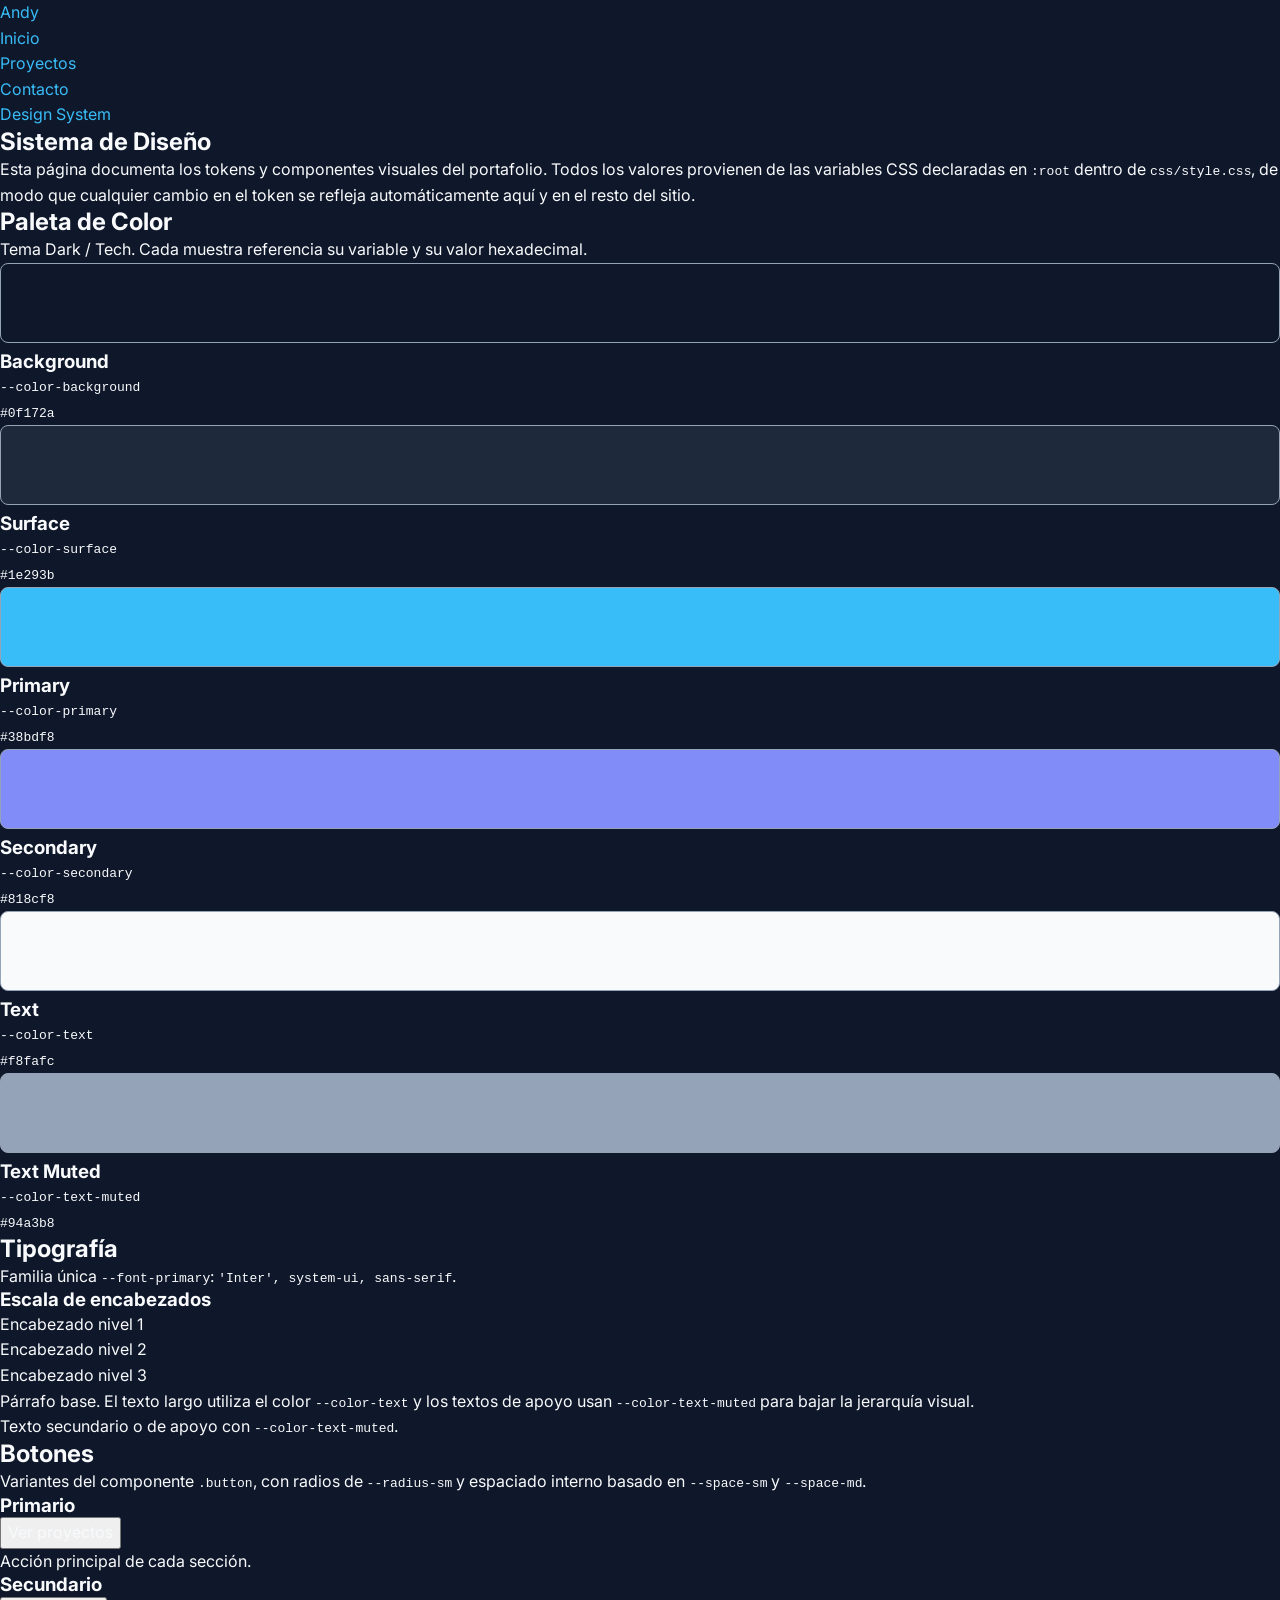
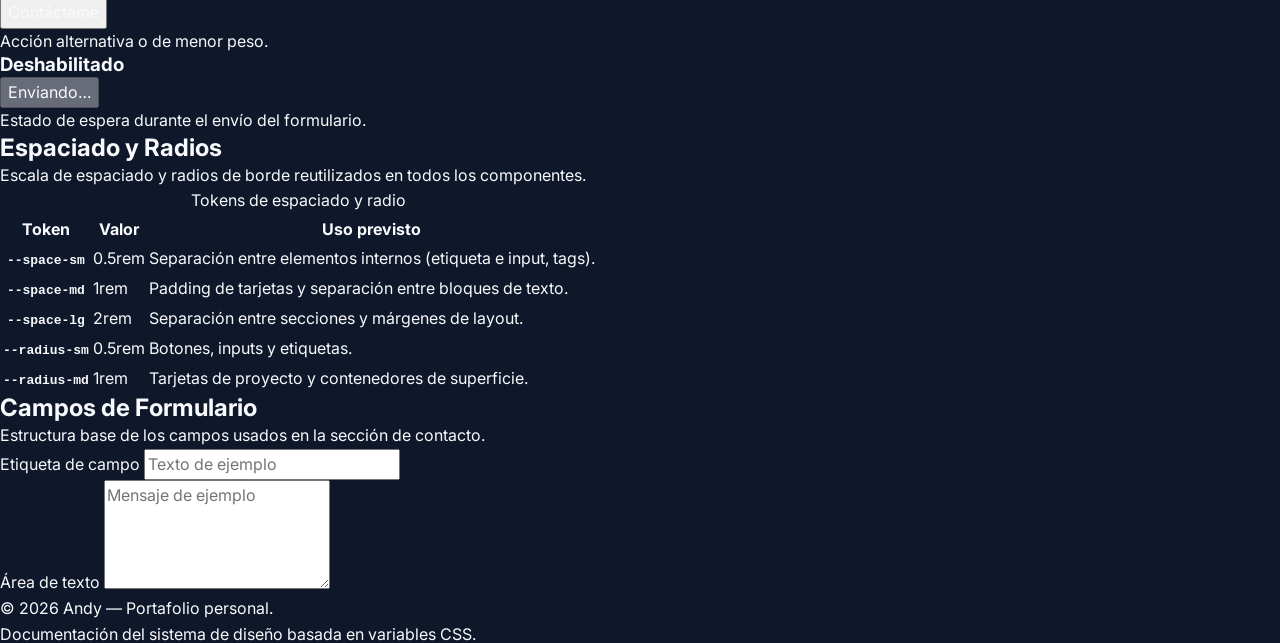
==== design-system.html @ 10f681dd "feat: inicializar proyecto, variables CSS y estructura HTML semantica" ====
<!DOCTYPE html>
<html lang="es">
<head>
  <meta charset="UTF-8">
  <meta name="viewport" content="width=device-width, initial-scale=1.0">
  <meta name="description" content="Sistema de diseño del portafolio de Andy: paleta de color, tipografía, espaciado, radios y componentes base documentados con variables CSS.">
  <meta name="author" content="Andy">
  <title>Design System | Portafolio de Andy</title>

  <link rel="preconnect" href="https://fonts.googleapis.com">
  <link rel="preconnect" href="https://fonts.gstatic.com" crossorigin>
  <link rel="stylesheet" href="https://fonts.googleapis.com/css2?family=Inter:wght@400;500;600;700&display=swap">
  <link rel="stylesheet" href="css/style.css">
</head>
<body>

  <a class="skip-link visually-hidden" href="#contenido-principal">Saltar al contenido principal</a>

  <!-- ==========================================================
       HEADER + NAVEGACIÓN
       ========================================================== -->
  <header class="site-header">
    <a class="site-header__brand" href="index.html">Andy</a>

    <nav class="site-nav" aria-label="Navegación principal">
      <ul class="site-nav__list">
        <li><a href="index.html">Inicio</a></li>
        <li><a href="index.html#proyectos">Proyectos</a></li>
        <li><a href="index.html#contacto">Contacto</a></li>
        <li><a href="design-system.html" aria-current="page">Design System</a></li>
      </ul>
    </nav>
  </header>

  <!-- ==========================================================
       CONTENIDO PRINCIPAL
       ========================================================== -->
  <main id="contenido-principal">

    <!-- ===== INTRODUCCIÓN ===== -->
    <section class="ds-intro" aria-labelledby="ds-titulo">
      <h1 id="ds-titulo">Sistema de Diseño</h1>
      <p>
        Esta página documenta los tokens y componentes visuales del portafolio. Todos los valores
        provienen de las variables CSS declaradas en <code>:root</code> dentro de
        <code>css/style.css</code>, de modo que cualquier cambio en el token se refleja
        automáticamente aquí y en el resto del sitio.
      </p>
    </section>

    <!-- ===== COLORES ===== -->
    <section class="ds-section" id="ds-colores" aria-labelledby="ds-colores-titulo">
      <h2 id="ds-colores-titulo">Paleta de Color</h2>
      <p class="ds-section__description">
        Tema Dark / Tech. Cada muestra referencia su variable y su valor hexadecimal.
      </p>

      <ul class="ds-swatches">

        <li class="ds-swatch">
          <span class="ds-swatch__sample" data-token="--color-background" aria-hidden="true"></span>
          <h3 class="ds-swatch__name">Background</h3>
          <p class="ds-swatch__token"><code>--color-background</code></p>
          <p class="ds-swatch__value"><code>#0f172a</code></p>
        </li>

        <li class="ds-swatch">
          <span class="ds-swatch__sample" data-token="--color-surface" aria-hidden="true"></span>
          <h3 class="ds-swatch__name">Surface</h3>
          <p class="ds-swatch__token"><code>--color-surface</code></p>
          <p class="ds-swatch__value"><code>#1e293b</code></p>
        </li>

        <li class="ds-swatch">
          <span class="ds-swatch__sample" data-token="--color-primary" aria-hidden="true"></span>
          <h3 class="ds-swatch__name">Primary</h3>
          <p class="ds-swatch__token"><code>--color-primary</code></p>
          <p class="ds-swatch__value"><code>#38bdf8</code></p>
        </li>

        <li class="ds-swatch">
          <span class="ds-swatch__sample" data-token="--color-secondary" aria-hidden="true"></span>
          <h3 class="ds-swatch__name">Secondary</h3>
          <p class="ds-swatch__token"><code>--color-secondary</code></p>
          <p class="ds-swatch__value"><code>#818cf8</code></p>
        </li>

        <li class="ds-swatch">
          <span class="ds-swatch__sample" data-token="--color-text" aria-hidden="true"></span>
          <h3 class="ds-swatch__name">Text</h3>
          <p class="ds-swatch__token"><code>--color-text</code></p>
          <p class="ds-swatch__value"><code>#f8fafc</code></p>
        </li>

        <li class="ds-swatch">
          <span class="ds-swatch__sample" data-token="--color-text-muted" aria-hidden="true"></span>
          <h3 class="ds-swatch__name">Text Muted</h3>
          <p class="ds-swatch__token"><code>--color-text-muted</code></p>
          <p class="ds-swatch__value"><code>#94a3b8</code></p>
        </li>

      </ul>
    </section>

    <!-- ===== TIPOGRAFÍA ===== -->
    <section class="ds-section" id="ds-tipografia" aria-labelledby="ds-tipografia-titulo">
      <h2 id="ds-tipografia-titulo">Tipografía</h2>
      <p class="ds-section__description">
        Familia única <code>--font-primary</code>: <code>'Inter', system-ui, sans-serif</code>.
      </p>

      <article class="ds-type-scale">
        <h3 class="ds-type-scale__title">Escala de encabezados</h3>
        <p class="ds-type-sample ds-type-sample--h1">Encabezado nivel 1</p>
        <p class="ds-type-sample ds-type-sample--h2">Encabezado nivel 2</p>
        <p class="ds-type-sample ds-type-sample--h3">Encabezado nivel 3</p>
        <p class="ds-type-sample ds-type-sample--body">
          Párrafo base. El texto largo utiliza el color <code>--color-text</code> y los textos de
          apoyo usan <code>--color-text-muted</code> para bajar la jerarquía visual.
        </p>
        <p class="ds-type-sample ds-type-sample--muted">
          Texto secundario o de apoyo con <code>--color-text-muted</code>.
        </p>
      </article>
    </section>

    <!-- ===== BOTONES ===== -->
    <section class="ds-section" id="ds-botones" aria-labelledby="ds-botones-titulo">
      <h2 id="ds-botones-titulo">Botones</h2>
      <p class="ds-section__description">
        Variantes del componente <code>.button</code>, con radios de <code>--radius-sm</code> y
        espaciado interno basado en <code>--space-sm</code> y <code>--space-md</code>.
      </p>

      <ul class="ds-components">
        <li class="ds-component">
          <h3 class="ds-component__name">Primario</h3>
          <button class="button button--primary" type="button">Ver proyectos</button>
          <p class="ds-component__usage">Acción principal de cada sección.</p>
        </li>
        <li class="ds-component">
          <h3 class="ds-component__name">Secundario</h3>
          <button class="button button--secondary" type="button">Contáctame</button>
          <p class="ds-component__usage">Acción alternativa o de menor peso.</p>
        </li>
        <li class="ds-component">
          <h3 class="ds-component__name">Deshabilitado</h3>
          <button class="button button--primary" type="button" disabled>Enviando…</button>
          <p class="ds-component__usage">Estado de espera durante el envío del formulario.</p>
        </li>
      </ul>
    </section>

    <!-- ===== ESPACIADO Y RADIOS ===== -->
    <section class="ds-section" id="ds-espaciado" aria-labelledby="ds-espaciado-titulo">
      <h2 id="ds-espaciado-titulo">Espaciado y Radios</h2>
      <p class="ds-section__description">
        Escala de espaciado y radios de borde reutilizados en todos los componentes.
      </p>

      <table class="ds-table">
        <caption class="ds-table__caption">Tokens de espaciado y radio</caption>
        <thead>
          <tr>
            <th scope="col">Token</th>
            <th scope="col">Valor</th>
            <th scope="col">Uso previsto</th>
          </tr>
        </thead>
        <tbody>
          <tr>
            <th scope="row"><code>--space-sm</code></th>
            <td>0.5rem</td>
            <td>Separación entre elementos internos (etiqueta e input, tags).</td>
          </tr>
          <tr>
            <th scope="row"><code>--space-md</code></th>
            <td>1rem</td>
            <td>Padding de tarjetas y separación entre bloques de texto.</td>
          </tr>
          <tr>
            <th scope="row"><code>--space-lg</code></th>
            <td>2rem</td>
            <td>Separación entre secciones y márgenes de layout.</td>
          </tr>
          <tr>
            <th scope="row"><code>--radius-sm</code></th>
            <td>0.5rem</td>
            <td>Botones, inputs y etiquetas.</td>
          </tr>
          <tr>
            <th scope="row"><code>--radius-md</code></th>
            <td>1rem</td>
            <td>Tarjetas de proyecto y contenedores de superficie.</td>
          </tr>
        </tbody>
      </table>
    </section>

    <!-- ===== FORMULARIOS ===== -->
    <section class="ds-section" id="ds-formularios" aria-labelledby="ds-formularios-titulo">
      <h2 id="ds-formularios-titulo">Campos de Formulario</h2>
      <p class="ds-section__description">
        Estructura base de los campos usados en la sección de contacto.
      </p>

      <form class="ds-form-demo" aria-label="Ejemplo de campos de formulario">
        <p class="form-field">
          <label class="form-field__label" for="ds-input-demo">Etiqueta de campo</label>
          <input class="form-field__input" type="text" id="ds-input-demo" name="ds-input-demo" placeholder="Texto de ejemplo">
        </p>
        <p class="form-field">
          <label class="form-field__label" for="ds-textarea-demo">Área de texto</label>
          <textarea class="form-field__input" id="ds-textarea-demo" name="ds-textarea-demo" rows="4" placeholder="Mensaje de ejemplo"></textarea>
        </p>
      </form>
    </section>

  </main>

  <!-- ==========================================================
       FOOTER
       ========================================================== -->
  <footer class="site-footer">
    <p class="site-footer__copy">
      &copy; <time datetime="2026">2026</time> Andy — Portafolio personal.
    </p>
    <p class="site-footer__note">
      Documentación del sistema de diseño basada en variables CSS.
    </p>
  </footer>

  <script src="js/main.js"></script>
</body>
</html>
---- css/style.css ----
/* ============================================================
   Portafolio Personal — Andy
   Hoja de estilos principal
   Fase 1: tokens de diseño (variables) y estilos base
   ============================================================ */

/* ------------------------------------------------------------
   1. Design Tokens (tema Dark / Tech)
   ------------------------------------------------------------ */
:root {
  --color-background: #0f172a;
  --color-surface: #1e293b;
  --color-primary: #38bdf8;
  --color-secondary: #818cf8;
  --color-text: #f8fafc;
  --color-text-muted: #94a3b8;
  --font-primary: 'Inter', system-ui, sans-serif;
  --space-sm: 0.5rem;
  --space-md: 1rem;
  --space-lg: 2rem;
  --radius-sm: 0.5rem;
  --radius-md: 1rem;
}

/* ------------------------------------------------------------
   2. Reset / Normalización
   ------------------------------------------------------------ */
*,
*::before,
*::after {
  box-sizing: border-box;
}

body,
h1,
h2,
h3,
h4,
p,
ul,
ol,
figure,
fieldset,
legend {
  margin: 0;
  padding: 0;
}

ul,
ol {
  list-style: none;
}

img {
  max-width: 100%;
  display: block;
}

input,
textarea,
button,
select {
  font: inherit;
  color: inherit;
}

/* ------------------------------------------------------------
   3. Estilos base
   ------------------------------------------------------------ */
html {
  scroll-behavior: smooth;
}

body {
  font-family: var(--font-primary);
  background-color: var(--color-background);
  color: var(--color-text);
  line-height: 1.6;
  -webkit-font-smoothing: antialiased;
}

h1,
h2,
h3 {
  line-height: 1.2;
}

a {
  color: var(--color-primary);
  text-decoration: none;
}

a:hover,
a:focus-visible {
  color: var(--color-secondary);
}

:focus-visible {
  outline: 2px solid var(--color-primary);
  outline-offset: 2px;
}

/* ------------------------------------------------------------
   4. Utilidades
   ------------------------------------------------------------ */
.visually-hidden {
  position: absolute;
  width: 1px;
  height: 1px;
  padding: 0;
  margin: -1px;
  overflow: hidden;
  clip: rect(0 0 0 0);
  white-space: nowrap;
  border: 0;
}

/* ------------------------------------------------------------
   5. Layout (pendiente Fase 2)
   ------------------------------------------------------------ */

/* ------------------------------------------------------------
   6. Componentes (pendiente Fase 2)
   ------------------------------------------------------------ */

/* Muestras de color del Design System.
   El color de fondo lo inyecta js/main.js leyendo el token real de :root. */
.ds-swatch__sample {
  display: block;
  width: 100%;
  height: 5rem;
  border-radius: var(--radius-sm);
  border: 1px solid var(--color-text-muted);
  margin-bottom: var(--space-sm);
}

/* ------------------------------------------------------------
   7. Responsive / Media Queries (pendiente Fase 2)
   ------------------------------------------------------------ */
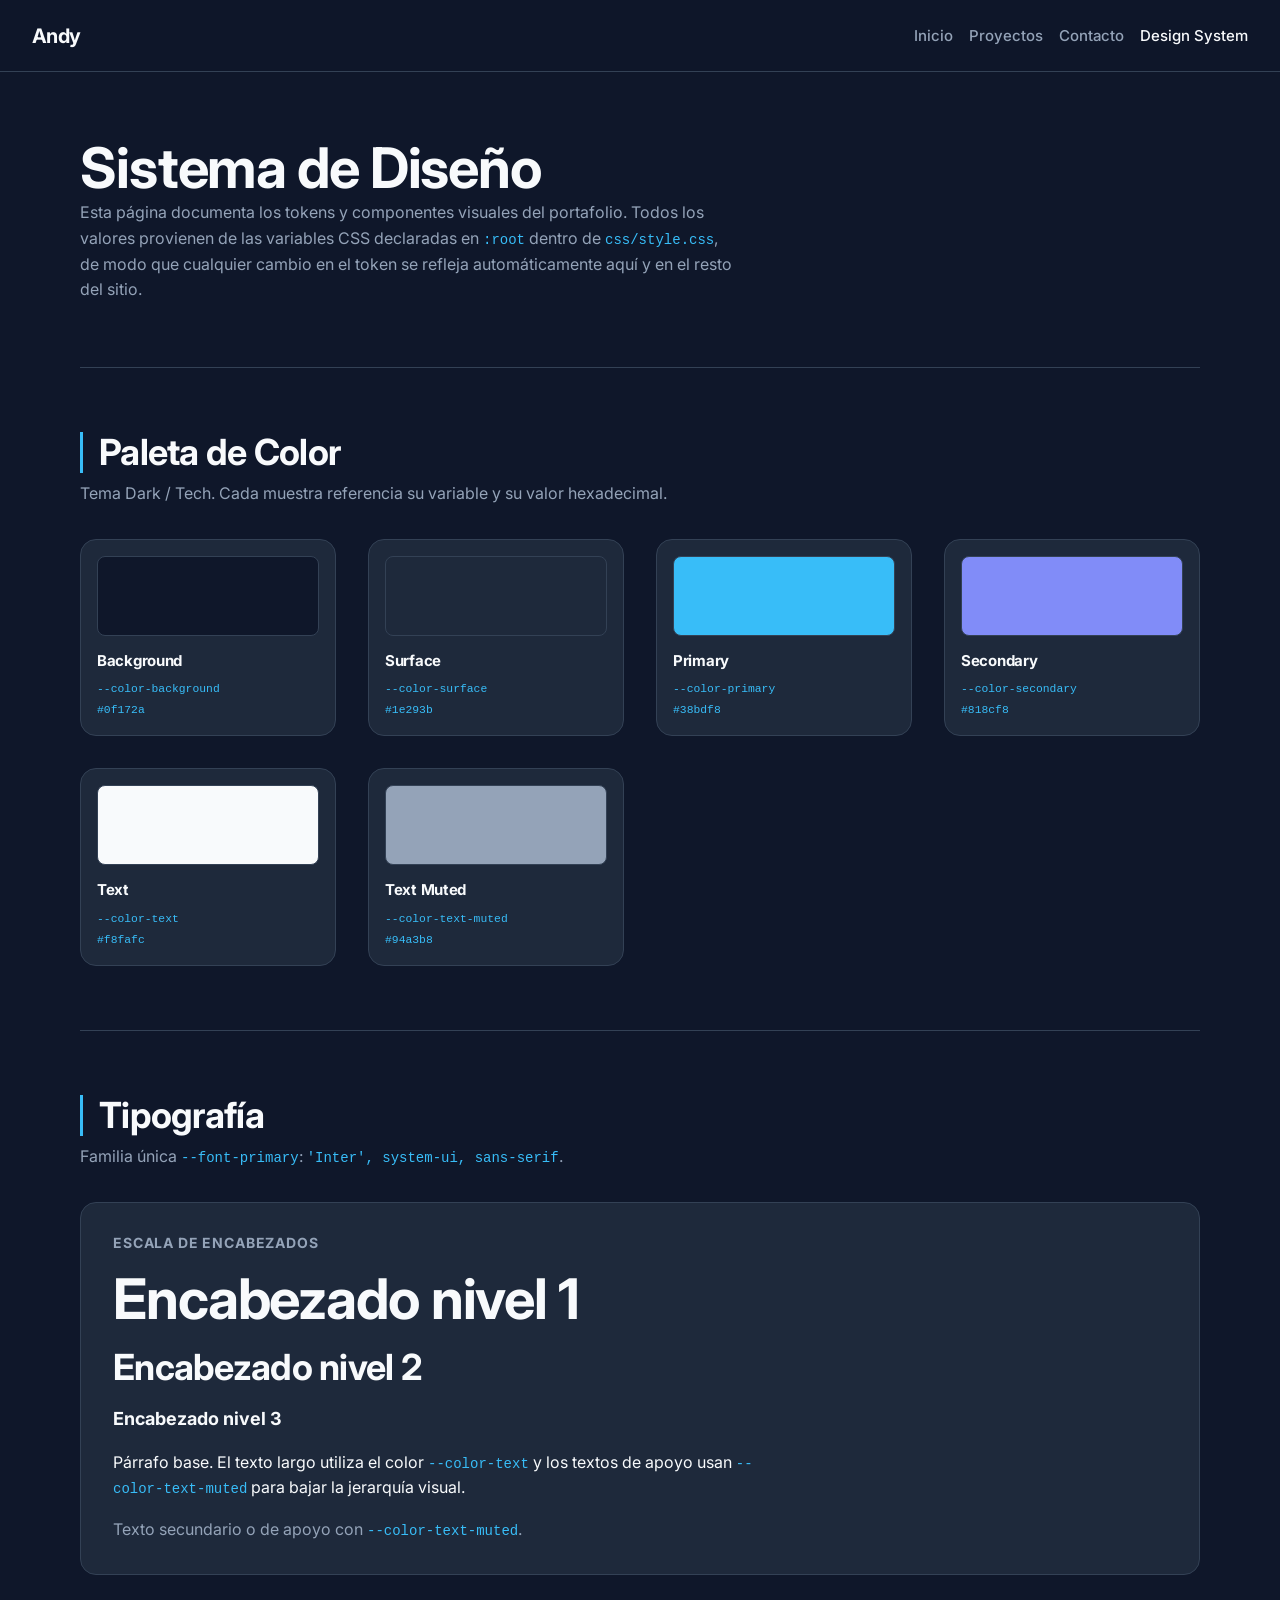
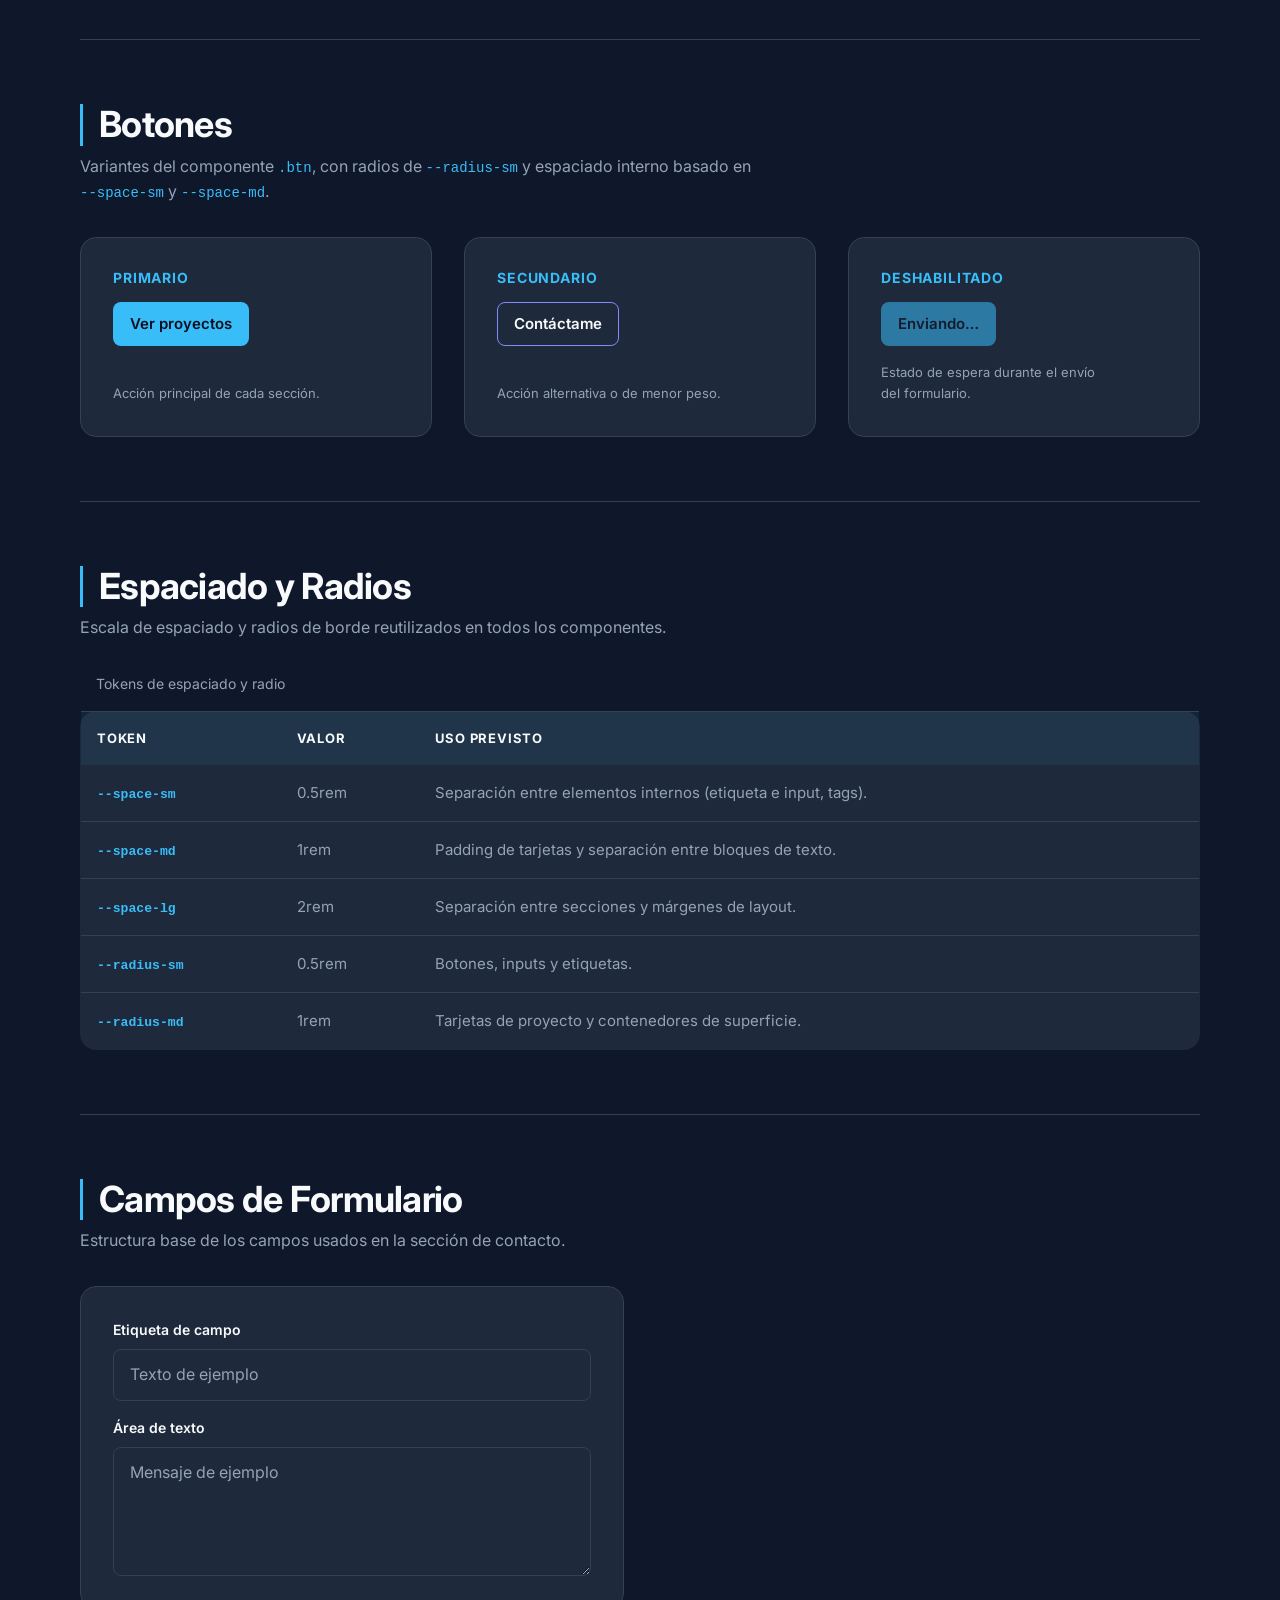
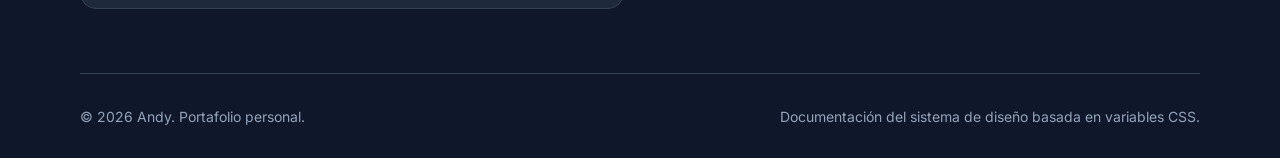
==== commit 33506b4f: "style: implementar layout responsive con CSS Grid, Flexbox y estilizado de componentes" ====
--- a/design-system.html
+++ b/design-system.html
@@ -128,24 +128,24 @@
     <section class="ds-section" id="ds-botones" aria-labelledby="ds-botones-titulo">
       <h2 id="ds-botones-titulo">Botones</h2>
       <p class="ds-section__description">
-        Variantes del componente <code>.button</code>, con radios de <code>--radius-sm</code> y
+        Variantes del componente <code>.btn</code>, con radios de <code>--radius-sm</code> y
         espaciado interno basado en <code>--space-sm</code> y <code>--space-md</code>.
       </p>
 
       <ul class="ds-components">
         <li class="ds-component">
           <h3 class="ds-component__name">Primario</h3>
-          <button class="button button--primary" type="button">Ver proyectos</button>
+          <button class="btn btn-primary" type="button">Ver proyectos</button>
           <p class="ds-component__usage">Acción principal de cada sección.</p>
         </li>
         <li class="ds-component">
           <h3 class="ds-component__name">Secundario</h3>
-          <button class="button button--secondary" type="button">Contáctame</button>
+          <button class="btn btn-secondary" type="button">Contáctame</button>
           <p class="ds-component__usage">Acción alternativa o de menor peso.</p>
         </li>
         <li class="ds-component">
           <h3 class="ds-component__name">Deshabilitado</h3>
-          <button class="button button--primary" type="button" disabled>Enviando…</button>
+          <button class="btn btn-primary" type="button" disabled>Enviando…</button>
           <p class="ds-component__usage">Estado de espera durante el envío del formulario.</p>
         </li>
       </ul>
@@ -223,7 +223,7 @@
        ========================================================== -->
   <footer class="site-footer">
     <p class="site-footer__copy">
-      &copy; <time datetime="2026">2026</time> Andy — Portafolio personal.
+      &copy; <time datetime="2026">2026</time> Andy. Portafolio personal.
     </p>
     <p class="site-footer__note">
       Documentación del sistema de diseño basada en variables CSS.
--- a/css/style.css
+++ b/css/style.css
@@ -1,7 +1,20 @@
 /* ============================================================
-   Portafolio Personal — Andy
-   Hoja de estilos principal
-   Fase 1: tokens de diseño (variables) y estilos base
+   Portafolio Personal - Andy
+   Hoja de estilos principal (CSS puro, sin frameworks)
+
+   ÍNDICE
+   1. Design Tokens
+   2. Reset / Normalización
+   3. Estilos base
+   4. Utilidades
+   5. Layout general
+   6. Header y navegación
+   7. Componentes (botones, badges, cards, formularios)
+   8. Secciones de la página
+   9. Footer
+  10. Página Design System
+  11. Responsive / Media Queries
+  12. Preferencias de movimiento reducido
    ============================================================ */
 
 /* ------------------------------------------------------------
@@ -20,7 +33,23 @@
   --space-lg: 2rem;
   --radius-sm: 0.5rem;
   --radius-md: 1rem;
-}
+
+  /* Tokens derivados: apoyan a los anteriores, no los sustituyen. */
+  --color-border: #334155;
+  --color-on-primary: #0b1120;   /* texto oscuro sobre fondo --color-primary */
+  --color-danger: #f87171;       /* errores de validación del formulario */
+  --radius-pill: 999px;          /* exclusivo de los badges */
+  --max-width: 1120px;
+  --header-height: 4.5rem;
+  --shadow-card: 0 18px 40px rgb(2 6 23 / 0.45);
+  --transition-base: 180ms cubic-bezier(0.16, 1, 0.3, 1);
+}
+
+/* Escala de formas documentada (Shape Consistency):
+   botones e inputs -> --radius-sm
+   tarjetas y superficies -> --radius-md
+   badges -> --radius-pill
+   No se usan otros radios en el proyecto. */
 
 /* ------------------------------------------------------------
    2. Reset / Normalización
@@ -64,11 +93,21 @@
   color: inherit;
 }
 
+fieldset {
+  border: 0;
+  min-width: 0;
+}
+
+table {
+  border-collapse: collapse;
+}
+
 /* ------------------------------------------------------------
    3. Estilos base
    ------------------------------------------------------------ */
 html {
   scroll-behavior: smooth;
+  scroll-padding-top: calc(var(--header-height) + var(--space-md));
 }
 
 body {
@@ -77,17 +116,37 @@
   color: var(--color-text);
   line-height: 1.6;
   -webkit-font-smoothing: antialiased;
+  text-rendering: optimizeLegibility;
 }
 
 h1,
 h2,
 h3 {
-  line-height: 1.2;
+  line-height: 1.15;
+  letter-spacing: -0.02em;
+  font-weight: 700;
+}
+
+h1 {
+  font-size: clamp(2.25rem, 6vw, 3.5rem);
+}
+
+h2 {
+  font-size: clamp(1.75rem, 4vw, 2.25rem);
+}
+
+h3 {
+  font-size: 1.125rem;
+}
+
+p {
+  text-wrap: pretty;
 }
 
 a {
   color: var(--color-primary);
   text-decoration: none;
+  transition: color var(--transition-base);
 }
 
 a:hover,
@@ -97,7 +156,14 @@
 
 :focus-visible {
   outline: 2px solid var(--color-primary);
-  outline-offset: 2px;
+  outline-offset: 3px;
+  border-radius: var(--radius-sm);
+}
+
+code {
+  font-family: ui-monospace, 'SFMono-Regular', 'Cascadia Code', monospace;
+  font-size: 0.875em;
+  color: var(--color-primary);
 }
 
 /* ------------------------------------------------------------
@@ -115,25 +181,873 @@
   border: 0;
 }
 
-/* ------------------------------------------------------------
-   5. Layout (pendiente Fase 2)
-   ------------------------------------------------------------ */
-
-/* ------------------------------------------------------------
-   6. Componentes (pendiente Fase 2)
-   ------------------------------------------------------------ */
-
-/* Muestras de color del Design System.
-   El color de fondo lo inyecta js/main.js leyendo el token real de :root. */
+/* Enlace de salto: oculto hasta recibir foco por teclado. */
+.skip-link {
+  position: absolute;
+  top: var(--space-sm);
+  left: var(--space-sm);
+  z-index: 100;
+  padding: var(--space-sm) var(--space-md);
+  background-color: var(--color-primary);
+  color: var(--color-on-primary);
+  border-radius: var(--radius-sm);
+  font-weight: 600;
+  transform: translateY(-200%);
+  transition: transform var(--transition-base);
+}
+
+.skip-link:focus-visible {
+  transform: translateY(0);
+  color: var(--color-on-primary);
+}
+
+/* ------------------------------------------------------------
+   5. Layout general
+   ------------------------------------------------------------ */
+main > section {
+  width: min(100% - 2 * var(--space-lg), var(--max-width));
+  margin-inline: auto;
+  padding-block: clamp(3rem, 8vw, 5.5rem);
+}
+
+main > section + section {
+  border-top: 1px solid var(--color-border);
+}
+
+/* Encabezado de sección con acento lineal sobre el título. */
+main > section > h2 {
+  margin-bottom: var(--space-lg);
+  padding-left: var(--space-md);
+  border-left: 3px solid var(--color-primary);
+}
+
+/* ------------------------------------------------------------
+   6. Header y navegación (Flexbox)
+   ------------------------------------------------------------ */
+.site-header {
+  position: sticky;
+  top: 0;
+  z-index: 50;
+  display: flex;
+  align-items: center;
+  justify-content: space-between;
+  gap: var(--space-md);
+  min-height: var(--header-height);
+  padding: var(--space-md) var(--space-lg);
+  background-color: rgb(15 23 42 / 0.88);
+  backdrop-filter: blur(12px);
+  -webkit-backdrop-filter: blur(12px);
+  border-bottom: 1px solid var(--color-border);
+}
+
+.site-header__brand {
+  font-size: 1.25rem;
+  font-weight: 700;
+  letter-spacing: -0.03em;
+  color: var(--color-text);
+}
+
+.site-header__brand:hover,
+.site-header__brand:focus-visible {
+  color: var(--color-primary);
+}
+
+.site-nav__list {
+  display: flex;
+  align-items: center;
+  gap: var(--space-md);
+}
+
+.site-nav__list a {
+  color: var(--color-text-muted);
+  font-size: 0.9375rem;
+  font-weight: 500;
+  padding-block: var(--space-sm);
+}
+
+.site-nav__list a:hover,
+.site-nav__list a:focus-visible,
+.site-nav__list a[aria-current='page'] {
+  color: var(--color-text);
+}
+
+/* Botón hamburguesa: sólo visible en móvil (ver media query). */
+.nav-toggle {
+  display: none;
+  position: relative;
+  width: 2.75rem;
+  height: 2.75rem;
+  background-color: transparent;
+  border: 1px solid var(--color-border);
+  border-radius: var(--radius-sm);
+  cursor: pointer;
+}
+
+.nav-toggle__bar {
+  position: absolute;
+  top: 50%;
+  left: 50%;
+  width: 1.25rem;
+  height: 2px;
+  background-color: var(--color-text);
+  transform: translate(-50%, -50%);
+  transition: background-color var(--transition-base);
+}
+
+.nav-toggle__bar::before,
+.nav-toggle__bar::after {
+  content: '';
+  position: absolute;
+  left: 0;
+  width: 100%;
+  height: 2px;
+  background-color: var(--color-text);
+  transition: transform var(--transition-base), top var(--transition-base);
+}
+
+.nav-toggle__bar::before {
+  top: -0.375rem;
+}
+
+.nav-toggle__bar::after {
+  top: 0.375rem;
+}
+
+.nav-toggle[aria-expanded='true'] .nav-toggle__bar {
+  background-color: transparent;
+}
+
+.nav-toggle[aria-expanded='true'] .nav-toggle__bar::before {
+  top: 0;
+  transform: rotate(45deg);
+}
+
+.nav-toggle[aria-expanded='true'] .nav-toggle__bar::after {
+  top: 0;
+  transform: rotate(-45deg);
+}
+
+/* ------------------------------------------------------------
+   7. Componentes
+   ------------------------------------------------------------ */
+
+/* --- 7.1 Botones --- */
+.btn {
+  display: inline-flex;
+  align-items: center;
+  justify-content: center;
+  gap: var(--space-sm);
+  padding: var(--space-sm) var(--space-md);
+  min-height: 2.75rem;
+  border: 1px solid transparent;
+  border-radius: var(--radius-sm);
+  font-size: 0.9375rem;
+  font-weight: 600;
+  line-height: 1.2;
+  white-space: nowrap;
+  cursor: pointer;
+  transition: background-color var(--transition-base),
+              border-color var(--transition-base),
+              color var(--transition-base),
+              transform var(--transition-base);
+}
+
+.btn:active {
+  transform: translateY(1px);
+}
+
+/* Primario: fondo de acento, texto oscuro, sin borde visible. */
+.btn-primary {
+  background-color: var(--color-primary);
+  color: var(--color-on-primary);
+}
+
+.btn-primary:hover,
+.btn-primary:focus-visible {
+  background-color: var(--color-secondary);
+  color: var(--color-on-primary);
+}
+
+/* Secundario: contorno, fondo transparente. */
+.btn-secondary {
+  background-color: transparent;
+  color: var(--color-text);
+  border-color: var(--color-secondary);
+}
+
+.btn-secondary:hover,
+.btn-secondary:focus-visible {
+  background-color: rgb(129 140 248 / 0.14);
+  color: var(--color-text);
+}
+
+.btn:disabled {
+  opacity: 0.55;
+  cursor: not-allowed;
+  transform: none;
+}
+
+/* --- 7.2 Badges (píldoras de tecnología) --- */
+.badge {
+  display: inline-block;
+  padding: 0.25rem 0.75rem;
+  background-color: var(--color-surface);
+  border: 1px solid var(--color-border);
+  border-radius: var(--radius-pill);
+  font-size: 0.8125rem;
+  font-weight: 500;
+  color: var(--color-text-muted);
+  transition: border-color var(--transition-base), color var(--transition-base);
+}
+
+.badge:hover {
+  border-color: var(--color-primary);
+  color: var(--color-text);
+}
+
+/* --- 7.3 Formularios --- */
+.form-field {
+  display: flex;
+  flex-direction: column;
+  gap: var(--space-sm);
+  margin-bottom: var(--space-md);
+}
+
+.form-field__label {
+  font-size: 0.875rem;
+  font-weight: 600;
+  color: var(--color-text);
+}
+
+.form-field__input {
+  width: 100%;
+  padding: 0.75rem var(--space-md);
+  background-color: var(--color-surface);
+  color: var(--color-text);
+  border: 1px solid var(--color-border);
+  border-radius: var(--radius-sm);
+  transition: border-color var(--transition-base), box-shadow var(--transition-base);
+}
+
+.form-field__input::placeholder {
+  color: var(--color-text-muted);
+}
+
+.form-field__input:hover {
+  border-color: var(--color-text-muted);
+}
+
+.form-field__input:focus-visible {
+  outline: none;
+  border-color: var(--color-primary);
+  box-shadow: 0 0 0 3px rgb(56 189 248 / 0.28);
+}
+
+textarea.form-field__input {
+  resize: vertical;
+  min-height: 8rem;
+}
+
+.form-field__input[aria-invalid='true'] {
+  border-color: var(--color-danger);
+}
+
+.form-field__error {
+  font-size: 0.8125rem;
+  color: var(--color-danger);
+  min-height: 1.25rem;
+}
+
+/* ------------------------------------------------------------
+   8. Secciones de la página
+   ------------------------------------------------------------ */
+
+/* --- 8.1 Hero (composición asimétrica) --- */
+.hero {
+  display: grid;
+  grid-template-columns: 1.15fr 0.85fr;
+  align-items: center;
+  gap: clamp(var(--space-lg), 5vw, 4rem);
+  min-height: min(76dvh, 38rem);
+}
+
+.hero__title {
+  margin-bottom: var(--space-sm);
+}
+
+.hero__subtitle {
+  font-size: clamp(1.125rem, 2.5vw, 1.375rem);
+  color: var(--color-text-muted);
+  margin-bottom: var(--space-lg);
+  max-width: 34ch;
+}
+
+.hero__actions {
+  display: flex;
+  flex-wrap: wrap;
+  gap: var(--space-md);
+}
+
+.hero__figure {
+  max-width: 22rem;
+  margin-left: auto;
+}
+
+/* height:auto es obligatorio: los <img> llevan atributos width/height y,
+   sin él, ese alto gana sobre aspect-ratio. */
+.hero__figure img {
+  width: 100%;
+  height: auto;
+  aspect-ratio: 4 / 5;
+  object-fit: cover;
+  border: 1px solid var(--color-border);
+  border-radius: var(--radius-md);
+  box-shadow: var(--shadow-card);
+}
+
+/* --- 8.2 Sobre mí --- */
+.about__text {
+  max-width: 68ch;
+  color: var(--color-text-muted);
+  font-size: 1.0625rem;
+}
+
+/* --- 8.3 Habilidades (CSS Grid) --- */
+.skills__grid {
+  display: grid;
+  grid-template-columns: repeat(auto-fit, minmax(300px, 1fr));
+  gap: var(--space-lg);
+}
+
+.skill-group {
+  padding: var(--space-lg);
+  background-color: var(--color-surface);
+  border: 1px solid var(--color-border);
+  border-radius: var(--radius-md);
+}
+
+.skill-group__title {
+  margin-bottom: var(--space-md);
+  color: var(--color-primary);
+  font-size: 1rem;
+  text-transform: uppercase;
+  letter-spacing: 0.06em;
+}
+
+.skill-group__list {
+  display: flex;
+  flex-wrap: wrap;
+  gap: var(--space-sm);
+}
+
+/* --- 8.4 Proyectos (CSS Grid + tarjetas en Flexbox) --- */
+.projects__grid {
+  display: grid;
+  grid-template-columns: repeat(auto-fit, minmax(300px, 1fr));
+  gap: var(--space-lg);
+}
+
+.project-card {
+  display: flex;
+  flex-direction: column;
+  background-color: var(--color-surface);
+  border: 1px solid var(--color-border);
+  border-radius: var(--radius-md);
+  overflow: hidden;
+  transition: border-color var(--transition-base),
+              transform var(--transition-base),
+              box-shadow var(--transition-base);
+}
+
+.project-card:hover,
+.project-card:focus-within {
+  border-color: var(--color-primary);
+  transform: translateY(-4px);
+  box-shadow: var(--shadow-card);
+}
+
+.project-card__media img {
+  width: 100%;
+  height: auto;
+  aspect-ratio: 16 / 9;
+  object-fit: cover;
+  border-bottom: 1px solid var(--color-border);
+}
+
+.project-card__body {
+  display: flex;
+  flex-direction: column;
+  gap: var(--space-md);
+  padding: var(--space-lg);
+}
+
+.project-card__description {
+  color: var(--color-text-muted);
+  font-size: 0.9375rem;
+}
+
+.project-card__tags {
+  display: flex;
+  flex-wrap: wrap;
+  gap: var(--space-sm);
+}
+
+/* margin-top:auto alinea los botones al pie aunque las tarjetas
+   tengan textos de distinta longitud. */
+.project-card__actions {
+  display: flex;
+  flex-wrap: wrap;
+  gap: var(--space-sm);
+  margin-top: auto;
+  padding: 0 var(--space-lg) var(--space-lg);
+}
+
+/* --- 8.5 Contacto --- */
+.contact__layout {
+  display: grid;
+  grid-template-columns: minmax(0, 1.6fr) minmax(0, 1fr);
+  gap: clamp(var(--space-lg), 5vw, 4rem);
+  align-items: start;
+}
+
+.contact-form__fieldset {
+  padding: var(--space-lg);
+  background-color: var(--color-surface);
+  border: 1px solid var(--color-border);
+  border-radius: var(--radius-md);
+}
+
+.contact-form__legend {
+  padding-inline: var(--space-sm);
+  margin-left: calc(var(--space-sm) * -1);
+  font-size: 1.0625rem;
+  font-weight: 600;
+}
+
+.contact-form__actions {
+  margin-top: var(--space-lg);
+}
+
+.contact-form__status {
+  margin-top: var(--space-md);
+  font-size: 0.875rem;
+  color: var(--color-primary);
+  min-height: 1.25rem;
+}
+
+.social__title {
+  margin-bottom: var(--space-md);
+  font-size: 1rem;
+  color: var(--color-text-muted);
+  font-weight: 500;
+}
+
+.social__list {
+  display: flex;
+  flex-direction: column;
+  gap: var(--space-sm);
+}
+
+.social__link {
+  display: block;
+  padding: var(--space-md);
+  background-color: var(--color-surface);
+  border: 1px solid var(--color-border);
+  border-radius: var(--radius-sm);
+  color: var(--color-text);
+  font-weight: 600;
+  transition: border-color var(--transition-base), color var(--transition-base);
+}
+
+.social__link:hover,
+.social__link:focus-visible {
+  border-color: var(--color-primary);
+  color: var(--color-primary);
+}
+
+/* ------------------------------------------------------------
+   9. Footer
+   ------------------------------------------------------------ */
+.site-footer {
+  display: flex;
+  flex-wrap: wrap;
+  align-items: center;
+  justify-content: space-between;
+  gap: var(--space-md);
+  width: min(100% - 2 * var(--space-lg), var(--max-width));
+  margin-inline: auto;
+  padding-block: var(--space-lg);
+  border-top: 1px solid var(--color-border);
+  color: var(--color-text-muted);
+  font-size: 0.875rem;
+}
+
+/* ------------------------------------------------------------
+   10. Página Design System
+   ------------------------------------------------------------ */
+.ds-intro,
+.ds-section {
+  width: min(100% - 2 * var(--space-lg), var(--max-width));
+  margin-inline: auto;
+  padding-block: clamp(2.5rem, 6vw, 4rem);
+}
+
+.ds-section {
+  border-top: 1px solid var(--color-border);
+}
+
+.ds-intro p {
+  max-width: 68ch;
+  color: var(--color-text-muted);
+}
+
+.ds-section > h2 {
+  margin-bottom: var(--space-sm);
+  padding-left: var(--space-md);
+  border-left: 3px solid var(--color-primary);
+}
+
+.ds-section__description {
+  max-width: 68ch;
+  margin-bottom: var(--space-lg);
+  color: var(--color-text-muted);
+}
+
+/* --- 10.1 Muestras de color --- */
+.ds-swatches {
+  display: grid;
+  grid-template-columns: repeat(auto-fit, minmax(200px, 1fr));
+  gap: var(--space-lg);
+}
+
+.ds-swatch {
+  padding: var(--space-md);
+  background-color: var(--color-surface);
+  border: 1px solid var(--color-border);
+  border-radius: var(--radius-md);
+}
+
+/* El color de fondo lo inyecta js/main.js leyendo el token real de :root. */
 .ds-swatch__sample {
   display: block;
   width: 100%;
   height: 5rem;
+  border: 1px solid var(--color-border);
   border-radius: var(--radius-sm);
-  border: 1px solid var(--color-text-muted);
+  margin-bottom: var(--space-md);
+}
+
+.ds-swatch__name {
+  font-size: 0.9375rem;
   margin-bottom: var(--space-sm);
 }
 
-/* ------------------------------------------------------------
-   7. Responsive / Media Queries (pendiente Fase 2)
-   ------------------------------------------------------------ */
+.ds-swatch__token,
+.ds-swatch__value {
+  font-size: 0.8125rem;
+  color: var(--color-text-muted);
+}
+
+/* --- 10.2 Tipografía --- */
+.ds-type-scale {
+  display: flex;
+  flex-direction: column;
+  gap: var(--space-md);
+  padding: var(--space-lg);
+  background-color: var(--color-surface);
+  border: 1px solid var(--color-border);
+  border-radius: var(--radius-md);
+}
+
+.ds-type-scale__title {
+  color: var(--color-text-muted);
+  font-size: 0.875rem;
+  text-transform: uppercase;
+  letter-spacing: 0.06em;
+}
+
+.ds-type-sample--h1 {
+  font-size: clamp(2.25rem, 6vw, 3.5rem);
+  font-weight: 700;
+  line-height: 1.15;
+  letter-spacing: -0.02em;
+}
+
+.ds-type-sample--h2 {
+  font-size: clamp(1.75rem, 4vw, 2.25rem);
+  font-weight: 700;
+  line-height: 1.15;
+  letter-spacing: -0.02em;
+}
+
+.ds-type-sample--h3 {
+  font-size: 1.125rem;
+  font-weight: 700;
+}
+
+.ds-type-sample--body {
+  max-width: 68ch;
+}
+
+.ds-type-sample--muted {
+  max-width: 68ch;
+  color: var(--color-text-muted);
+}
+
+/* --- 10.3 Componentes --- */
+.ds-components {
+  display: grid;
+  grid-template-columns: repeat(auto-fit, minmax(240px, 1fr));
+  gap: var(--space-lg);
+}
+
+.ds-component {
+  display: flex;
+  flex-direction: column;
+  align-items: flex-start;
+  gap: var(--space-md);
+  padding: var(--space-lg);
+  background-color: var(--color-surface);
+  border: 1px solid var(--color-border);
+  border-radius: var(--radius-md);
+}
+
+.ds-component__name {
+  font-size: 0.875rem;
+  text-transform: uppercase;
+  letter-spacing: 0.06em;
+  color: var(--color-primary);
+}
+
+.ds-component__usage {
+  margin-top: auto;
+  font-size: 0.8125rem;
+  color: var(--color-text-muted);
+}
+
+/* --- 10.4 Tabla de tokens --- */
+.ds-table {
+  width: 100%;
+  background-color: var(--color-surface);
+  border: 1px solid var(--color-border);
+  border-radius: var(--radius-md);
+  overflow: hidden;
+  font-size: 0.9375rem;
+}
+
+/* padding-inline evita que el radio del contenedor recorte la primera letra. */
+.ds-table__caption {
+  padding: 0 var(--space-md) var(--space-md);
+  text-align: left;
+  color: var(--color-text-muted);
+  font-size: 0.875rem;
+}
+
+.ds-table th,
+.ds-table td {
+  padding: var(--space-md);
+  text-align: left;
+  vertical-align: top;
+}
+
+.ds-table thead th {
+  background-color: rgb(56 189 248 / 0.08);
+  color: var(--color-text);
+  font-size: 0.8125rem;
+  text-transform: uppercase;
+  letter-spacing: 0.06em;
+}
+
+.ds-table tbody tr + tr th,
+.ds-table tbody tr + tr td {
+  border-top: 1px solid var(--color-border);
+}
+
+.ds-table tbody td {
+  color: var(--color-text-muted);
+}
+
+/* --- 10.5 Formulario de ejemplo --- */
+.ds-form-demo {
+  max-width: 34rem;
+  padding: var(--space-lg);
+  background-color: var(--color-surface);
+  border: 1px solid var(--color-border);
+  border-radius: var(--radius-md);
+}
+
+.ds-form-demo .form-field:last-child {
+  margin-bottom: 0;
+}
+
+/* ------------------------------------------------------------
+   11. Responsive / Media Queries
+   ------------------------------------------------------------ */
+
+/* Tablet: el hero deja de ser asimétrico antes que el resto. */
+@media (max-width: 900px) {
+  .hero {
+    grid-template-columns: 1fr;
+    min-height: 0;
+    gap: var(--space-lg);
+  }
+
+  .hero__figure {
+    order: -1;
+    max-width: 18rem;
+    margin-left: 0;
+  }
+
+  .hero__figure img {
+    aspect-ratio: 1 / 1;
+  }
+
+  .contact__layout {
+    grid-template-columns: 1fr;
+  }
+}
+
+/* Móvil: una sola columna, navegación desplegable y toques de 44px. */
+@media (max-width: 768px) {
+  main > section,
+  .site-footer,
+  .ds-intro,
+  .ds-section {
+    width: min(100% - 2 * var(--space-md), var(--max-width));
+  }
+
+  main > section {
+    padding-block: clamp(2.5rem, 10vw, 3.5rem);
+  }
+
+  .site-header {
+    padding: var(--space-sm) var(--space-md);
+  }
+
+  /* Navegación táctil desplegable. */
+  .nav-toggle {
+    display: block;
+  }
+
+  .site-nav {
+    display: none;
+    position: absolute;
+    top: 100%;
+    left: 0;
+    right: 0;
+    background-color: var(--color-surface);
+    border-bottom: 1px solid var(--color-border);
+  }
+
+  .site-nav--open {
+    display: block;
+  }
+
+  .site-nav__list {
+    flex-direction: column;
+    align-items: stretch;
+    gap: 0;
+    padding: var(--space-sm) var(--space-md);
+  }
+
+  .site-nav__list li + li {
+    border-top: 1px solid var(--color-border);
+  }
+
+  .site-nav__list a {
+    display: flex;
+    align-items: center;
+    min-height: 2.75rem;
+    font-size: 1rem;
+  }
+
+  /* Una sola columna en todas las grillas. */
+  .skills__grid,
+  .projects__grid,
+  .ds-swatches,
+  .ds-components {
+    grid-template-columns: 1fr;
+  }
+
+  .skill-group,
+  .project-card__body,
+  .contact-form__fieldset,
+  .ds-form-demo,
+  .ds-type-scale,
+  .ds-component {
+    padding: var(--space-md);
+  }
+
+  .project-card__actions {
+    padding: 0 var(--space-md) var(--space-md);
+  }
+
+  /* Los botones ocupan el ancho disponible para facilitar el toque. */
+  .hero__actions .btn,
+  .project-card__actions .btn,
+  .contact-form__actions .btn {
+    flex: 1 1 auto;
+    justify-content: center;
+  }
+
+  .site-footer {
+    flex-direction: column;
+    align-items: flex-start;
+    gap: var(--space-sm);
+  }
+
+  /* Tabla de tokens legible sin scroll horizontal. */
+  .ds-table,
+  .ds-table thead,
+  .ds-table tbody,
+  .ds-table tr,
+  .ds-table th,
+  .ds-table td {
+    display: block;
+  }
+
+  .ds-table thead {
+    display: none;
+  }
+
+  .ds-table tbody tr {
+    padding: var(--space-md);
+  }
+
+  .ds-table tbody tr + tr {
+    border-top: 1px solid var(--color-border);
+  }
+
+  .ds-table th,
+  .ds-table td {
+    padding: 0 0 var(--space-sm);
+  }
+
+  .ds-table tbody tr + tr th,
+  .ds-table tbody tr + tr td {
+    border-top: 0;
+  }
+}
+
+/* ------------------------------------------------------------
+   12. Preferencias de movimiento reducido
+   ------------------------------------------------------------ */
+@media (prefers-reduced-motion: reduce) {
+  html {
+    scroll-behavior: auto;
+  }
+
+  *,
+  *::before,
+  *::after {
+    animation-duration: 0.01ms !important;
+    animation-iteration-count: 1 !important;
+    transition-duration: 0.01ms !important;
+  }
+
+  .project-card:hover,
+  .project-card:focus-within,
+  .btn:active {
+    transform: none;
+  }
+}
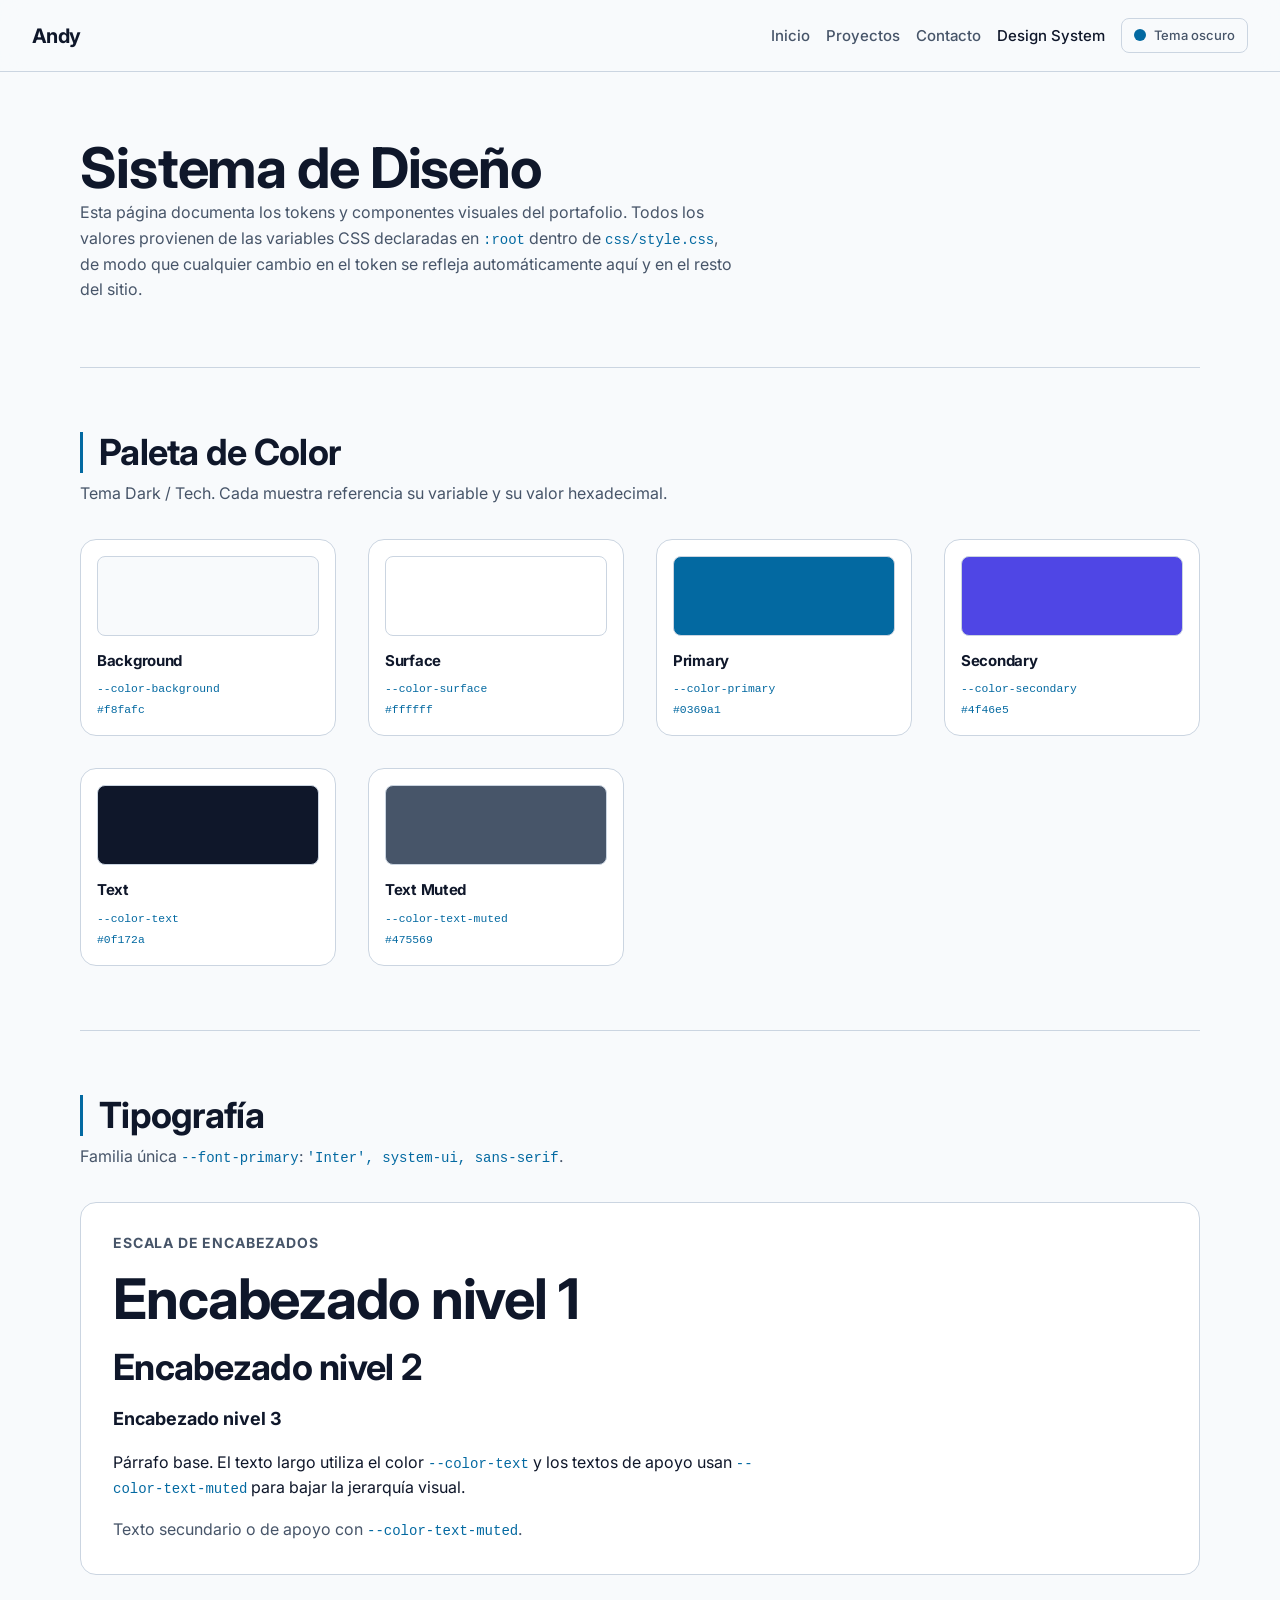
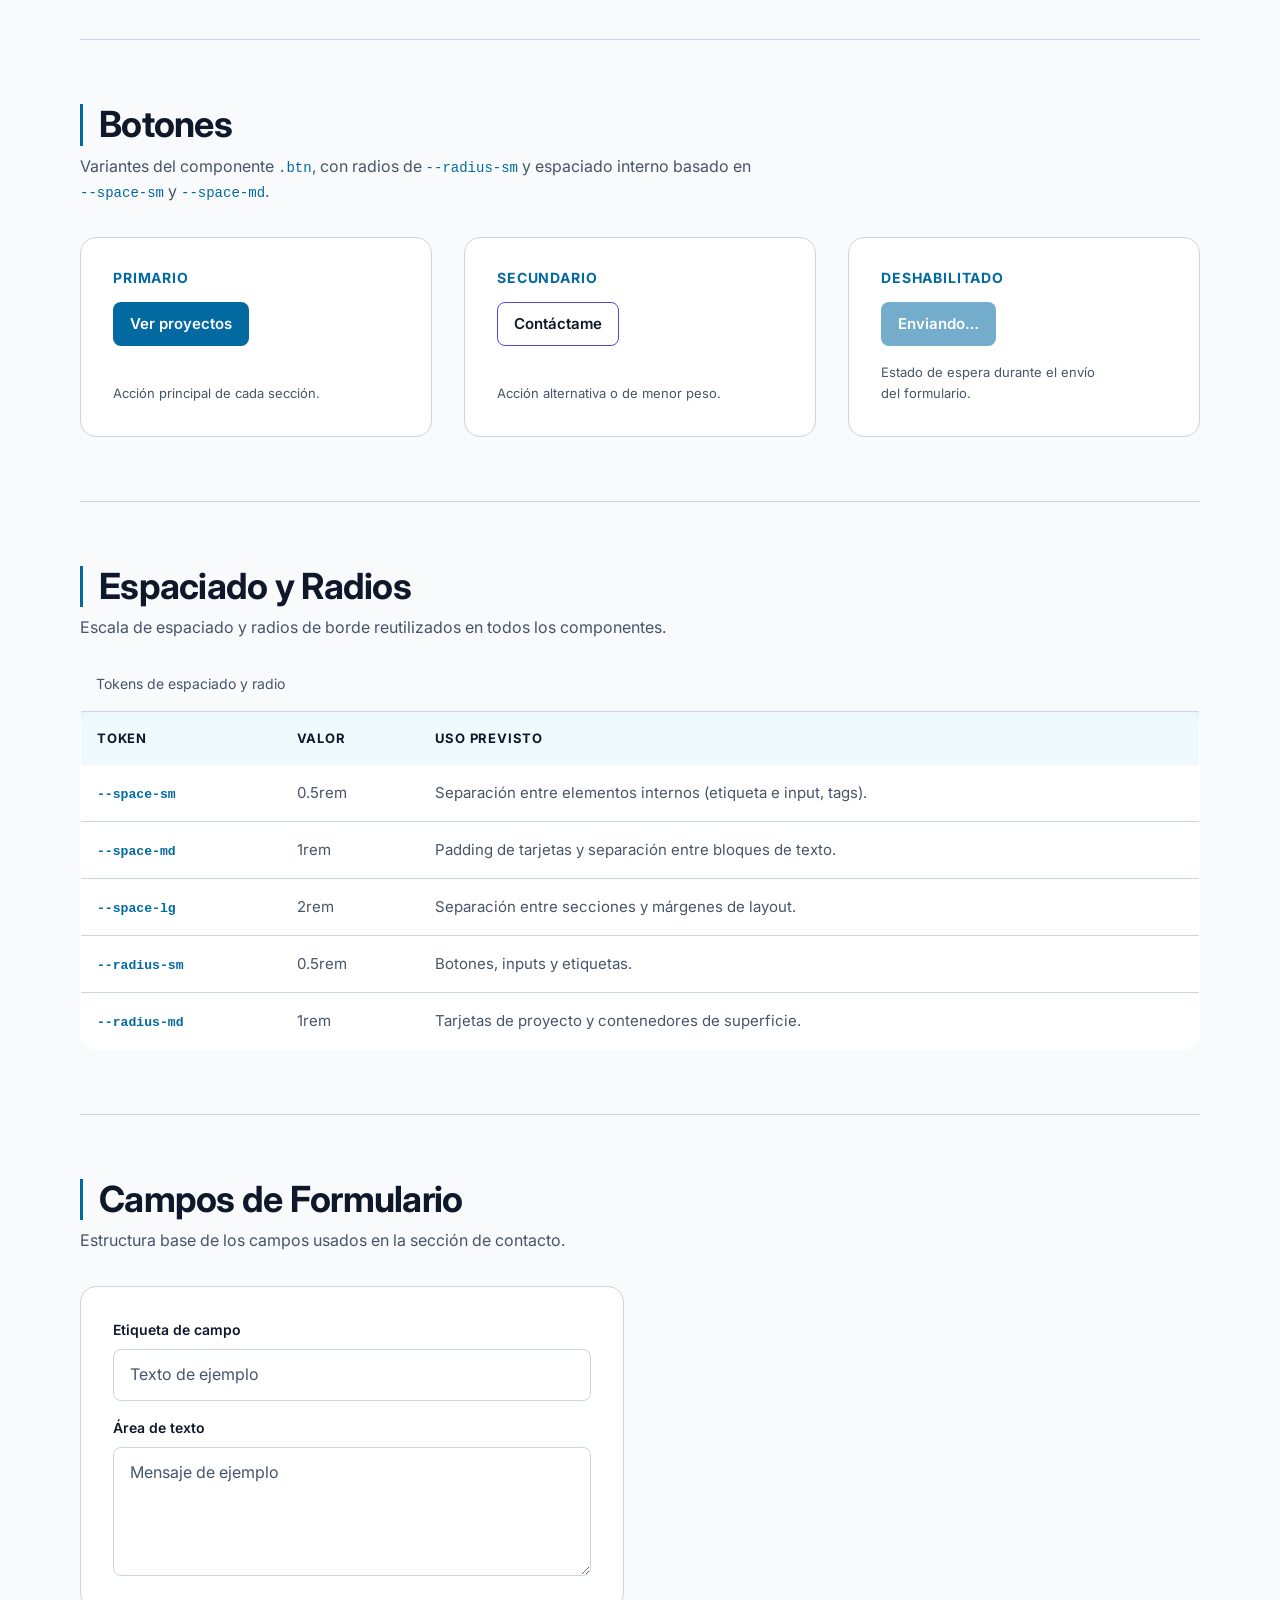
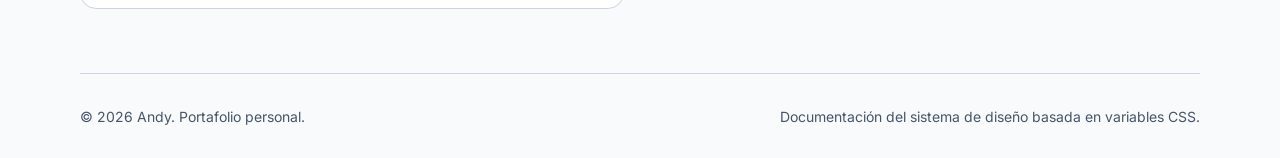
==== commit f1630e99: "feat: implementar filtro de proyectos y dark/light mode con localStorage" ====
--- a/design-system.html
+++ b/design-system.html
@@ -28,6 +28,12 @@
         <li><a href="index.html#proyectos">Proyectos</a></li>
         <li><a href="index.html#contacto">Contacto</a></li>
         <li><a href="design-system.html" aria-current="page">Design System</a></li>
+        <li>
+          <button class="theme-toggle" id="theme-toggle" type="button" aria-pressed="false">
+            <span class="theme-toggle__icon" aria-hidden="true"></span>
+            <span class="theme-toggle__label">Tema claro</span>
+          </button>
+        </li>
       </ul>
     </nav>
   </header>
--- a/css/style.css
+++ b/css/style.css
@@ -38,11 +38,31 @@
   --color-border: #334155;
   --color-on-primary: #0b1120;   /* texto oscuro sobre fondo --color-primary */
   --color-danger: #f87171;       /* errores de validación del formulario */
+  --color-header-bg: rgb(15 23 42 / 0.88);
   --radius-pill: 999px;          /* exclusivo de los badges */
   --max-width: 1120px;
   --header-height: 4.5rem;
   --shadow-card: 0 18px 40px rgb(2 6 23 / 0.45);
   --transition-base: 180ms cubic-bezier(0.16, 1, 0.3, 1);
+  --transition-theme: background-color 0.3s ease, color 0.3s ease, border-color 0.3s ease;
+}
+
+/* Tema claro: reescribe los mismos tokens, así ningún componente
+   necesita reglas propias para el cambio de tema.
+   --color-primary y --color-on-primary se invierten respecto al tema
+   oscuro porque #38bdf8 sobre fondo claro no alcanza el contraste AA. */
+body.light-theme {
+  --color-background: #f8fafc;
+  --color-surface: #ffffff;
+  --color-primary: #0369a1;
+  --color-secondary: #4f46e5;
+  --color-text: #0f172a;
+  --color-text-muted: #475569;
+  --color-border: #cbd5e1;
+  --color-on-primary: #ffffff;
+  --color-danger: #dc2626;
+  --color-header-bg: rgb(248 250 252 / 0.88);
+  --shadow-card: 0 18px 40px rgb(15 23 42 / 0.12);
 }
 
 /* Escala de formas documentada (Shape Consistency):
@@ -117,6 +137,21 @@
   line-height: 1.6;
   -webkit-font-smoothing: antialiased;
   text-rendering: optimizeLegibility;
+  transition: var(--transition-theme);
+}
+
+/* Superficies sin transición propia. Los componentes que ya declaran una
+   (.btn, .badge, .project-card, .form-field__input, .social__link) incluyen
+   background-color y color en su propia regla, más abajo. */
+.site-header,
+.skill-group,
+.contact-form__fieldset,
+.ds-swatch,
+.ds-type-scale,
+.ds-component,
+.ds-table,
+.ds-form-demo {
+  transition: var(--transition-theme);
 }
 
 h1,
@@ -234,7 +269,7 @@
   gap: var(--space-md);
   min-height: var(--header-height);
   padding: var(--space-md) var(--space-lg);
-  background-color: rgb(15 23 42 / 0.88);
+  background-color: var(--color-header-bg);
   backdrop-filter: blur(12px);
   -webkit-backdrop-filter: blur(12px);
   border-bottom: 1px solid var(--color-border);
@@ -397,7 +432,8 @@
   font-size: 0.8125rem;
   font-weight: 500;
   color: var(--color-text-muted);
-  transition: border-color var(--transition-base), color var(--transition-base);
+  transition: border-color var(--transition-base), color var(--transition-base),
+              background-color 0.3s ease;
 }
 
 .badge:hover {
@@ -405,7 +441,65 @@
   color: var(--color-text);
 }
 
-/* --- 7.3 Formularios --- */
+/* --- 7.3 Toggle de tema --- */
+.theme-toggle {
+  display: inline-flex;
+  align-items: center;
+  gap: var(--space-sm);
+  padding: 0.375rem 0.75rem;
+  background-color: transparent;
+  border: 1px solid var(--color-border);
+  border-radius: var(--radius-sm);
+  color: var(--color-text-muted);
+  font-size: 0.8125rem;
+  font-weight: 500;
+  cursor: pointer;
+  transition: var(--transition-theme);
+}
+
+.theme-toggle:hover,
+.theme-toggle:focus-visible {
+  border-color: var(--color-primary);
+  color: var(--color-text);
+}
+
+/* Luna en tema oscuro: el recorte interior crea el creciente.
+   En tema claro el círculo queda lleno y hace de sol. */
+.theme-toggle__icon {
+  width: 0.75rem;
+  height: 0.75rem;
+  border-radius: 50%;
+  background-color: var(--color-primary);
+  box-shadow: inset -0.25rem 0 0 var(--color-background);
+  transition: var(--transition-theme), box-shadow 0.3s ease;
+}
+
+body.light-theme .theme-toggle__icon {
+  box-shadow: none;
+}
+
+/* --- 7.4 Filtros de proyectos --- */
+.projects__filters {
+  display: flex;
+  flex-wrap: wrap;
+  gap: var(--space-sm);
+  margin-bottom: var(--space-md);
+}
+
+.filter-btn[aria-pressed='true'] {
+  background-color: var(--color-primary);
+  border-color: var(--color-primary);
+  color: var(--color-on-primary);
+}
+
+.projects__status {
+  margin-bottom: var(--space-lg);
+  font-size: 0.875rem;
+  color: var(--color-text-muted);
+  min-height: 1.25rem;
+}
+
+/* --- 7.5 Formularios --- */
 .form-field {
   display: flex;
   flex-direction: column;
@@ -426,7 +520,8 @@
   color: var(--color-text);
   border: 1px solid var(--color-border);
   border-radius: var(--radius-sm);
-  transition: border-color var(--transition-base), box-shadow var(--transition-base);
+  transition: border-color var(--transition-base), box-shadow var(--transition-base),
+              background-color 0.3s ease, color 0.3s ease;
 }
 
 .form-field__input::placeholder {
@@ -541,9 +636,12 @@
 }
 
 /* --- 8.4 Proyectos (CSS Grid + tarjetas en Flexbox) --- */
+/* auto-fill en vez de auto-fit: al filtrar puede quedar una sola tarjeta y
+   auto-fit colapsaría las pistas vacías, estirándola a todo el ancho.
+   auto-fill conserva las pistas, así la tarjeta mantiene su tamaño. */
 .projects__grid {
   display: grid;
-  grid-template-columns: repeat(auto-fit, minmax(300px, 1fr));
+  grid-template-columns: repeat(auto-fill, minmax(300px, 1fr));
   gap: var(--space-lg);
 }
 
@@ -556,7 +654,13 @@
   overflow: hidden;
   transition: border-color var(--transition-base),
               transform var(--transition-base),
-              box-shadow var(--transition-base);
+              box-shadow var(--transition-base),
+              background-color 0.3s ease, color 0.3s ease;
+}
+
+/* Estado aplicado por el filtro de proyectos (js/main.js). */
+.project-card.is-hidden {
+  display: none;
 }
 
 .project-card:hover,
@@ -656,7 +760,8 @@
   border-radius: var(--radius-sm);
   color: var(--color-text);
   font-weight: 600;
-  transition: border-color var(--transition-base), color var(--transition-base);
+  transition: border-color var(--transition-base), color var(--transition-base),
+              background-color 0.3s ease;
 }
 
 .social__link:hover,
@@ -961,6 +1066,13 @@
     font-size: 1rem;
   }
 
+  .theme-toggle {
+    width: 100%;
+    min-height: 2.75rem;
+    margin-block: var(--space-sm);
+    font-size: 0.9375rem;
+  }
+
   /* Una sola columna en todas las grillas. */
   .skills__grid,
   .projects__grid,
